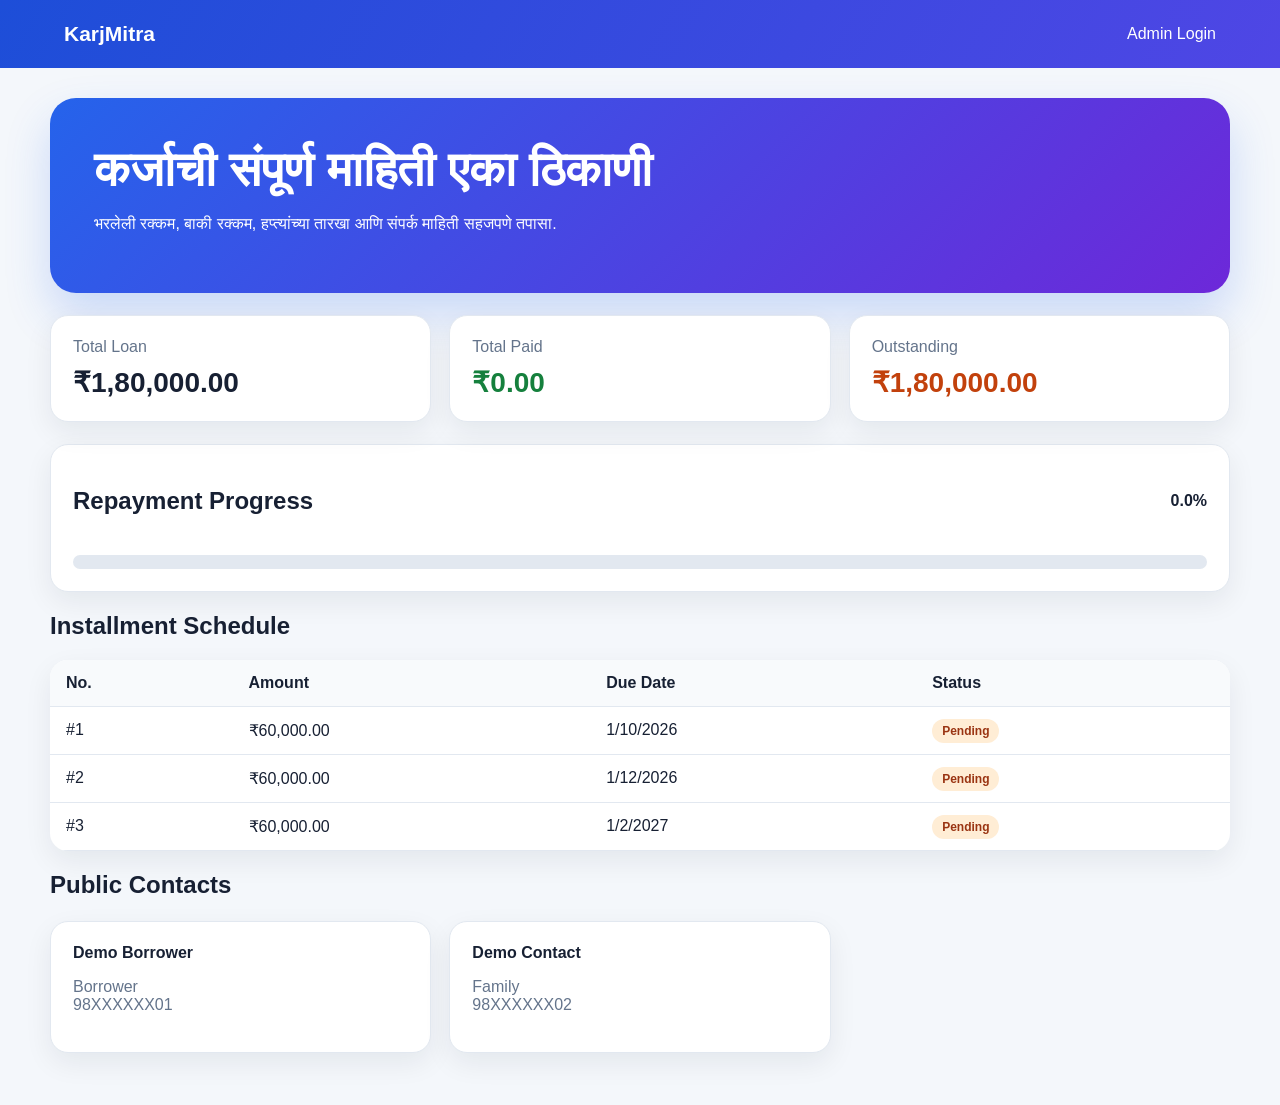
==== index.html @ 8584de0c "Add files via upload" ====
<!doctype html><html><head><meta charset=utf-8><meta name=viewport content="width=device-width,initial-scale=1"><title>KarjMitra</title><link rel=stylesheet href=assets/app.css></head><body onload=publicPage()><header class=top><a class=brand href=index.html>KarjMitra</a><a href=login.html>Admin Login</a></header><main class=wrap><section class=hero><h1>कर्जाची संपूर्ण माहिती एका ठिकाणी</h1><p>भरलेली रक्कम, बाकी रक्कम, हप्त्यांच्या तारखा आणि संपर्क माहिती सहजपणे तपासा.</p></section><section id=stats class=grid></section><section class=card><div class=toolbar><h2>Repayment Progress</h2><b id=pct></b></div><div class=progress><i id=bar></i></div></section><h2>Installment Schedule</h2><div class=tablebox><table><thead><tr><th>No.</th><th>Amount</th><th>Due Date</th><th>Status</th></tr></thead><tbody id=emis></tbody></table></div><h2>Public Contacts</h2><section id=people class=grid></section></main><div class=toast></div><script src=assets/app.js></script></body></html>
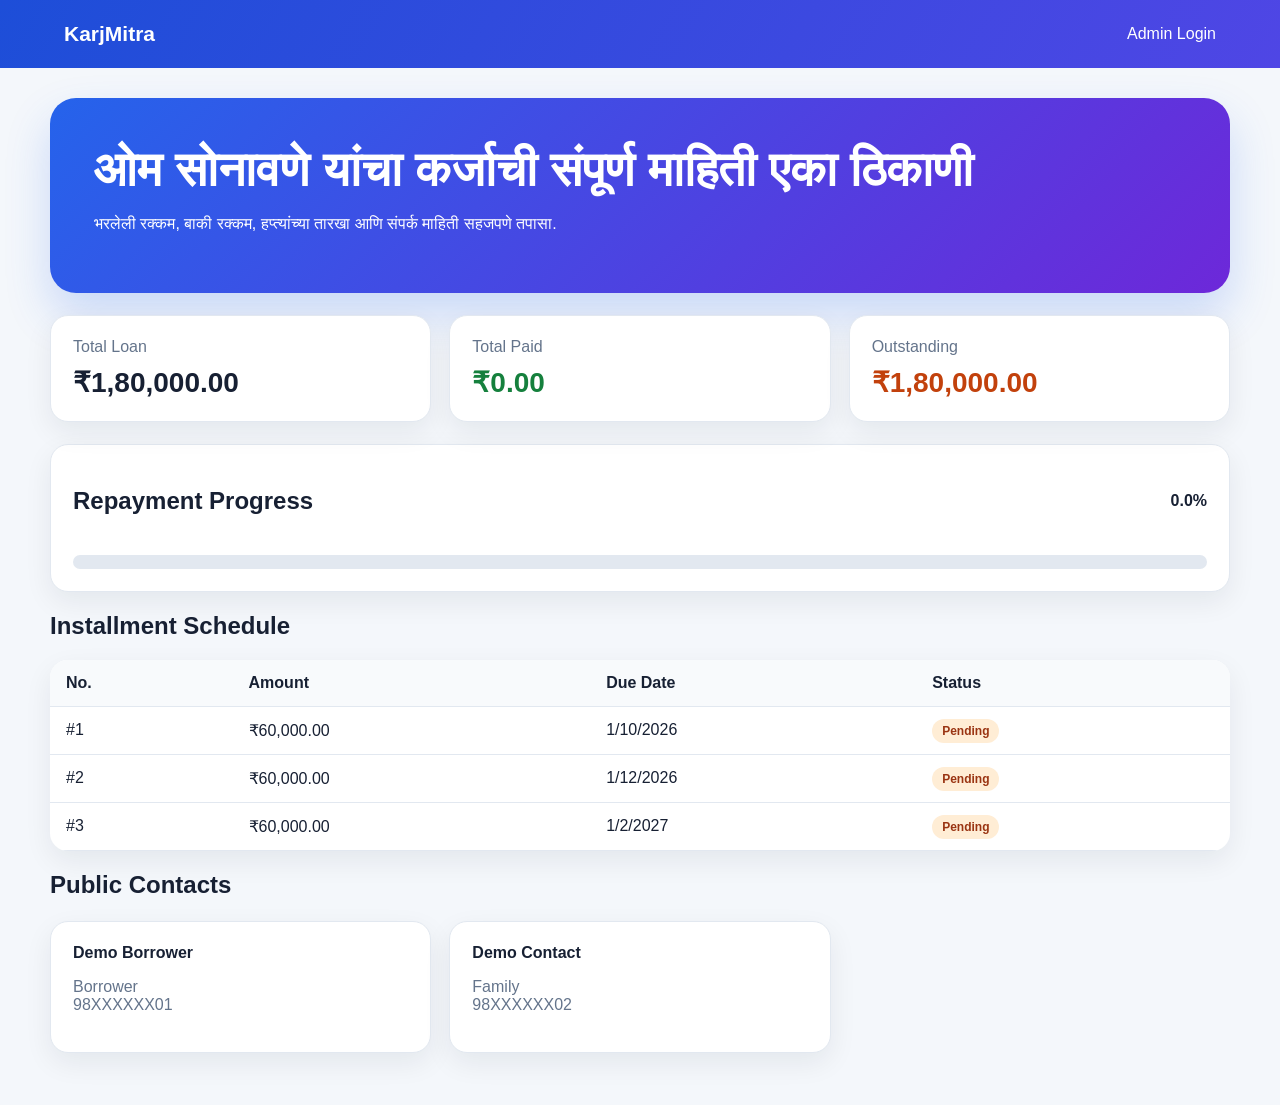
==== commit a051b62c: "Add files via upload" ====
--- a/index.html
+++ b/index.html
@@ -1 +1 @@
-<!doctype html><html><head><meta charset=utf-8><meta name=viewport content="width=device-width,initial-scale=1"><title>KarjMitra</title><link rel=stylesheet href=assets/app.css></head><body onload=publicPage()><header class=top><a class=brand href=index.html>KarjMitra</a><a href=login.html>Admin Login</a></header><main class=wrap><section class=hero><h1>कर्जाची संपूर्ण माहिती एका ठिकाणी</h1><p>भरलेली रक्कम, बाकी रक्कम, हप्त्यांच्या तारखा आणि संपर्क माहिती सहजपणे तपासा.</p></section><section id=stats class=grid></section><section class=card><div class=toolbar><h2>Repayment Progress</h2><b id=pct></b></div><div class=progress><i id=bar></i></div></section><h2>Installment Schedule</h2><div class=tablebox><table><thead><tr><th>No.</th><th>Amount</th><th>Due Date</th><th>Status</th></tr></thead><tbody id=emis></tbody></table></div><h2>Public Contacts</h2><section id=people class=grid></section></main><div class=toast></div><script src=assets/app.js></script></body></html>+<!doctype html><html><head><meta charset=utf-8><meta name=viewport content="width=device-width,initial-scale=1"><title>KarjMitra</title><link rel=stylesheet href=assets/app.css></head><body onload=publicPage()><header class=top><a class=brand href=index.html>KarjMitra</a><a href=login.html>Admin Login</a></header><main class=wrap><section class=hero><h1>ओम सोनावणे यांचा कर्जाची संपूर्ण माहिती एका ठिकाणी</h1><p>भरलेली रक्कम, बाकी रक्कम, हप्त्यांच्या तारखा आणि संपर्क माहिती सहजपणे तपासा.</p></section><section id=stats class=grid></section><section class=card><div class=toolbar><h2>Repayment Progress</h2><b id=pct></b></div><div class=progress><i id=bar></i></div></section><h2>Installment Schedule</h2><div class=tablebox><table><thead><tr><th>No.</th><th>Amount</th><th>Due Date</th><th>Status</th></tr></thead><tbody id=emis></tbody></table></div><h2>Public Contacts</h2><section id=people class=grid></section></main><div class=toast></div><script src=assets/app.js></script></body></html>
